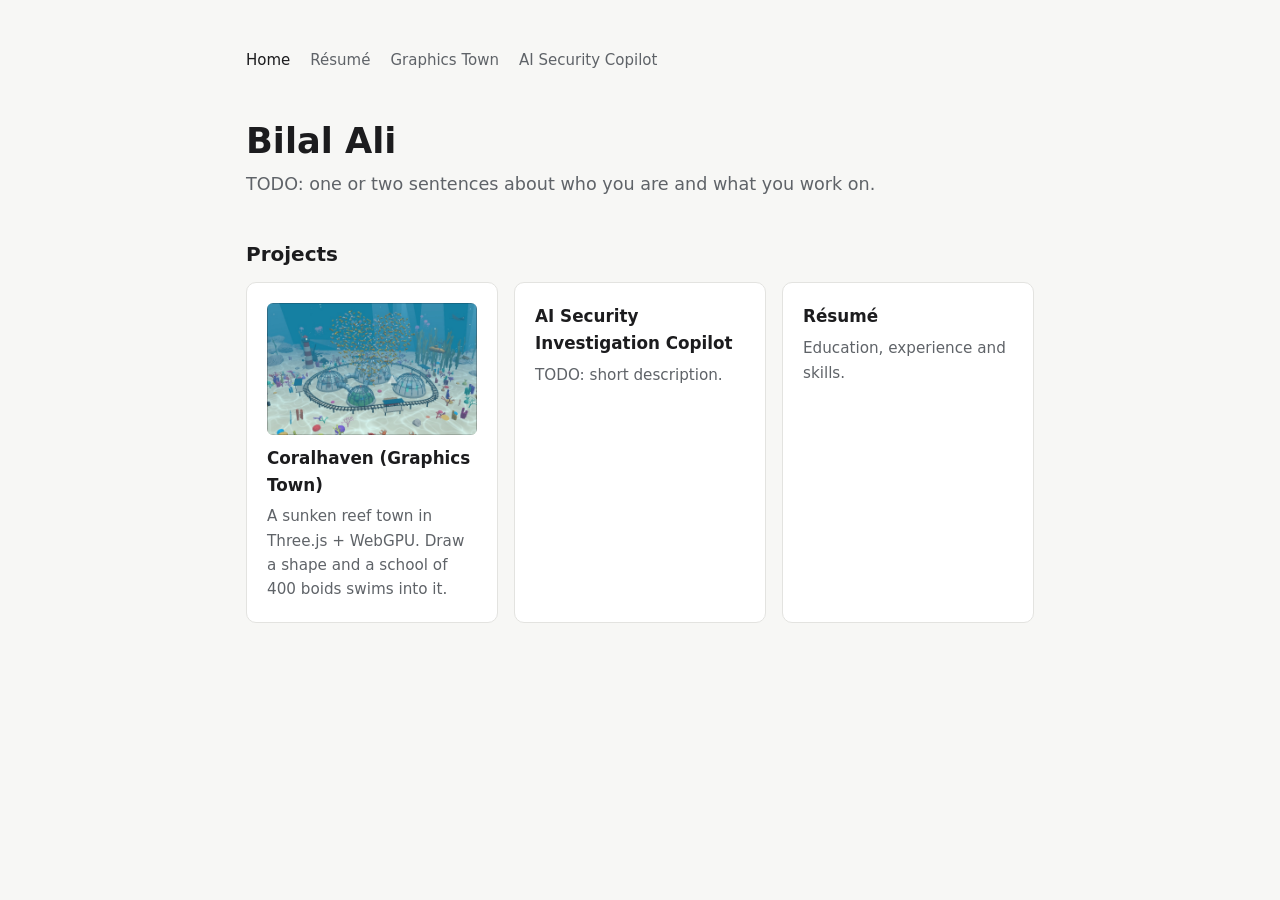
==== index.html @ 491c4b5e "Add personal site and Coralhaven Graphics Town (CS559 Project 7) - Site home page with sections for " ====
<!DOCTYPE html>
<html lang="en">
<head>
  <meta charset="utf-8" />
  <meta name="viewport" content="width=device-width, initial-scale=1" />
  <link rel="icon" href="data:," />
  <title>Bilal Ali</title>
  <link rel="stylesheet" href="assets/site.css" />
</head>
<body>
  <div class="wrap">
    <nav>
      <a href="./" aria-current="page">Home</a>
      <a href="resume/">Résumé</a>
      <a href="graphics-town/07-06-01.html">Graphics Town</a>
      <a href="ai-security-copilot/">AI Security Copilot</a>
    </nav>

    <h1>Bilal Ali</h1>
    <p class="lede">TODO: one or two sentences about who you are and what you work on.</p>

    <h2>Projects</h2>
    <div class="cards">
      <a class="card" href="graphics-town/07-06-01.html">
        <img src="assets/coralhaven.jpg" alt="Coralhaven: glass domes on the sea floor, a tram loop, and a school of fish swimming in a heart shape" style="width:100%;border-radius:6px;margin-bottom:10px;display:block">
        <h3>Coralhaven (Graphics Town)</h3>
        <p>A sunken reef town in Three.js + WebGPU. Draw a shape and a school of 400 boids swims into it.</p>
      </a>
      <a class="card" href="ai-security-copilot/">
        <h3>AI Security Investigation Copilot</h3>
        <p>TODO: short description.</p>
      </a>
      <a class="card" href="resume/">
        <h3>Résumé</h3>
        <p>Education, experience and skills.</p>
      </a>
    </div>
  </div>
</body>
</html>
---- assets/site.css ----
:root {
  --bg: #f7f7f5;
  --surface: #ffffff;
  --text: #1c1c1e;
  --muted: #5f6368;
  --border: #e3e3e0;
  --accent: #2f5bd3;
}

@media (prefers-color-scheme: dark) {
  :root {
    --bg: #141416;
    --surface: #1d1d20;
    --text: #ececee;
    --muted: #a0a0a8;
    --border: #2c2c31;
    --accent: #7fa2ff;
  }
}

* { box-sizing: border-box; }

body {
  margin: 0;
  background: var(--bg);
  color: var(--text);
  font: 16px/1.6 system-ui, -apple-system, "Segoe UI", sans-serif;
}

.wrap {
  max-width: 820px;
  margin: 0 auto;
  padding: 48px 16px 80px;
}

nav {
  display: flex;
  gap: 20px;
  flex-wrap: wrap;
  margin-bottom: 48px;
  font-size: 15px;
}

nav a { color: var(--muted); text-decoration: none; }
nav a:hover, nav a[aria-current="page"] { color: var(--text); }

h1 { font-size: 2.2rem; line-height: 1.2; margin: 0 0 8px; }
h2 { font-size: 1.25rem; margin: 40px 0 12px; }
.lede { color: var(--muted); font-size: 1.1rem; margin: 0 0 32px; }

a { color: var(--accent); }

.cards {
  display: grid;
  grid-template-columns: repeat(auto-fit, minmax(220px, 1fr));
  gap: 16px;
}

.card {
  display: block;
  background: var(--surface);
  border: 1px solid var(--border);
  border-radius: 10px;
  padding: 20px;
  color: inherit;
  text-decoration: none;
  transition: border-color 0.15s;
}

.card:hover { border-color: var(--accent); }
.card h3 { margin: 0 0 6px; font-size: 1.05rem; }
.card p { margin: 0; color: var(--muted); font-size: 0.95rem; }

.placeholder {
  border: 1px dashed var(--border);
  border-radius: 10px;
  padding: 20px;
  color: var(--muted);
}
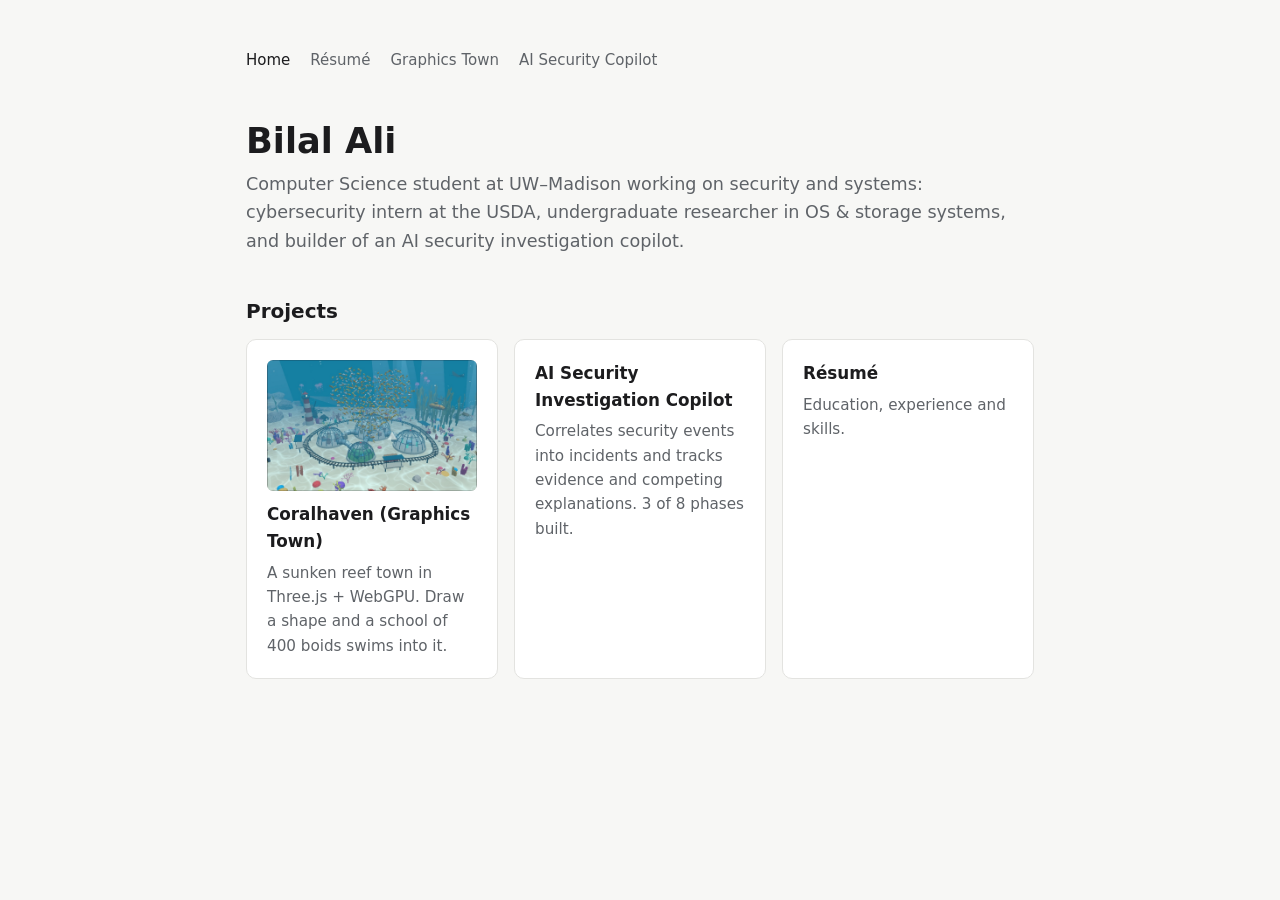
==== commit 4ec82abe: "Hub interiors, walkable corridors, Shark Frenzy, piloting, first-person walking, site pages Coralhav" ====
--- a/index.html
+++ b/index.html
@@ -17,7 +17,7 @@
     </nav>
 
     <h1>Bilal Ali</h1>
-    <p class="lede">TODO: one or two sentences about who you are and what you work on.</p>
+    <p class="lede">Computer Science student at UW–Madison working on security and systems: cybersecurity intern at the USDA, undergraduate researcher in OS &amp; storage systems, and builder of an AI security investigation copilot.</p>
 
     <h2>Projects</h2>
     <div class="cards">
@@ -28,7 +28,7 @@
       </a>
       <a class="card" href="ai-security-copilot/">
         <h3>AI Security Investigation Copilot</h3>
-        <p>TODO: short description.</p>
+        <p>Correlates security events into incidents and tracks evidence and competing explanations. 3 of 8 phases built.</p>
       </a>
       <a class="card" href="resume/">
         <h3>Résumé</h3>
--- a/assets/site.css
+++ b/assets/site.css
@@ -77,3 +77,38 @@
   padding: 20px;
   color: var(--muted);
 }
+
+/* résumé */
+.cv h2 { border-bottom: 1px solid var(--border); padding-bottom: 4px; }
+.cv .entry { margin: 0 0 18px; }
+.cv .entry-head { display: flex; justify-content: space-between; align-items: baseline; gap: 12px; flex-wrap: wrap; }
+.cv h3 { margin: 0; font-size: 1.02rem; }
+.cv .when { color: var(--muted); font-size: 0.92rem; white-space: nowrap; }
+.cv .where { color: var(--muted); font-style: italic; font-size: 0.95rem; }
+.cv ul { margin: 6px 0 0; padding-left: 20px; }
+.cv li { margin: 3px 0; }
+.cv p { margin: 6px 0 0; }
+.skills { display: grid; grid-template-columns: max-content 1fr; gap: 4px 16px; margin: 0; }
+.skills dt { font-weight: 600; }
+.skills dd { margin: 0; color: var(--muted); }
+@media (max-width: 560px) { .skills { grid-template-columns: 1fr; } .skills dd { margin-bottom: 6px; } }
+
+/* project pages */
+.meta-row { color: var(--muted); margin: -16px 0 28px; font-size: 0.95rem; }
+.pill { display: inline-block; padding: 2px 10px; margin: 0 6px 6px 0; border: 1px solid var(--border);
+  border-radius: 999px; background: var(--surface); font-size: 0.85rem; color: var(--text); }
+.steps { padding-left: 22px; }
+.steps li { margin: 6px 0; }
+.term { background: #0f1720; color: #d6e2ea; padding: 14px 16px; border-radius: 10px; overflow-x: auto;
+  font: 13px/1.55 ui-monospace, SFMono-Regular, Menlo, monospace; white-space: pre; }
+.term .cmd { color: #8fd18f; }
+.note { color: var(--muted); font-size: 0.95rem; }
+.phases { display: grid; gap: 6px; }
+.phase { display: flex; align-items: center; gap: 10px; padding: 8px 12px; border: 1px solid var(--border);
+  border-radius: 8px; background: var(--surface); color: var(--muted); }
+.phase span { flex: none; width: 24px; height: 24px; border-radius: 50%; display: grid; place-items: center;
+  font-size: 0.8rem; font-weight: 700; background: var(--border); color: var(--text); }
+.phase.done { color: var(--text); }
+.phase.done span { background: #2e8b57; color: #fff; }
+.phase.next { border-color: var(--accent); color: var(--text); }
+.phase.next span { background: var(--accent); color: #fff; }
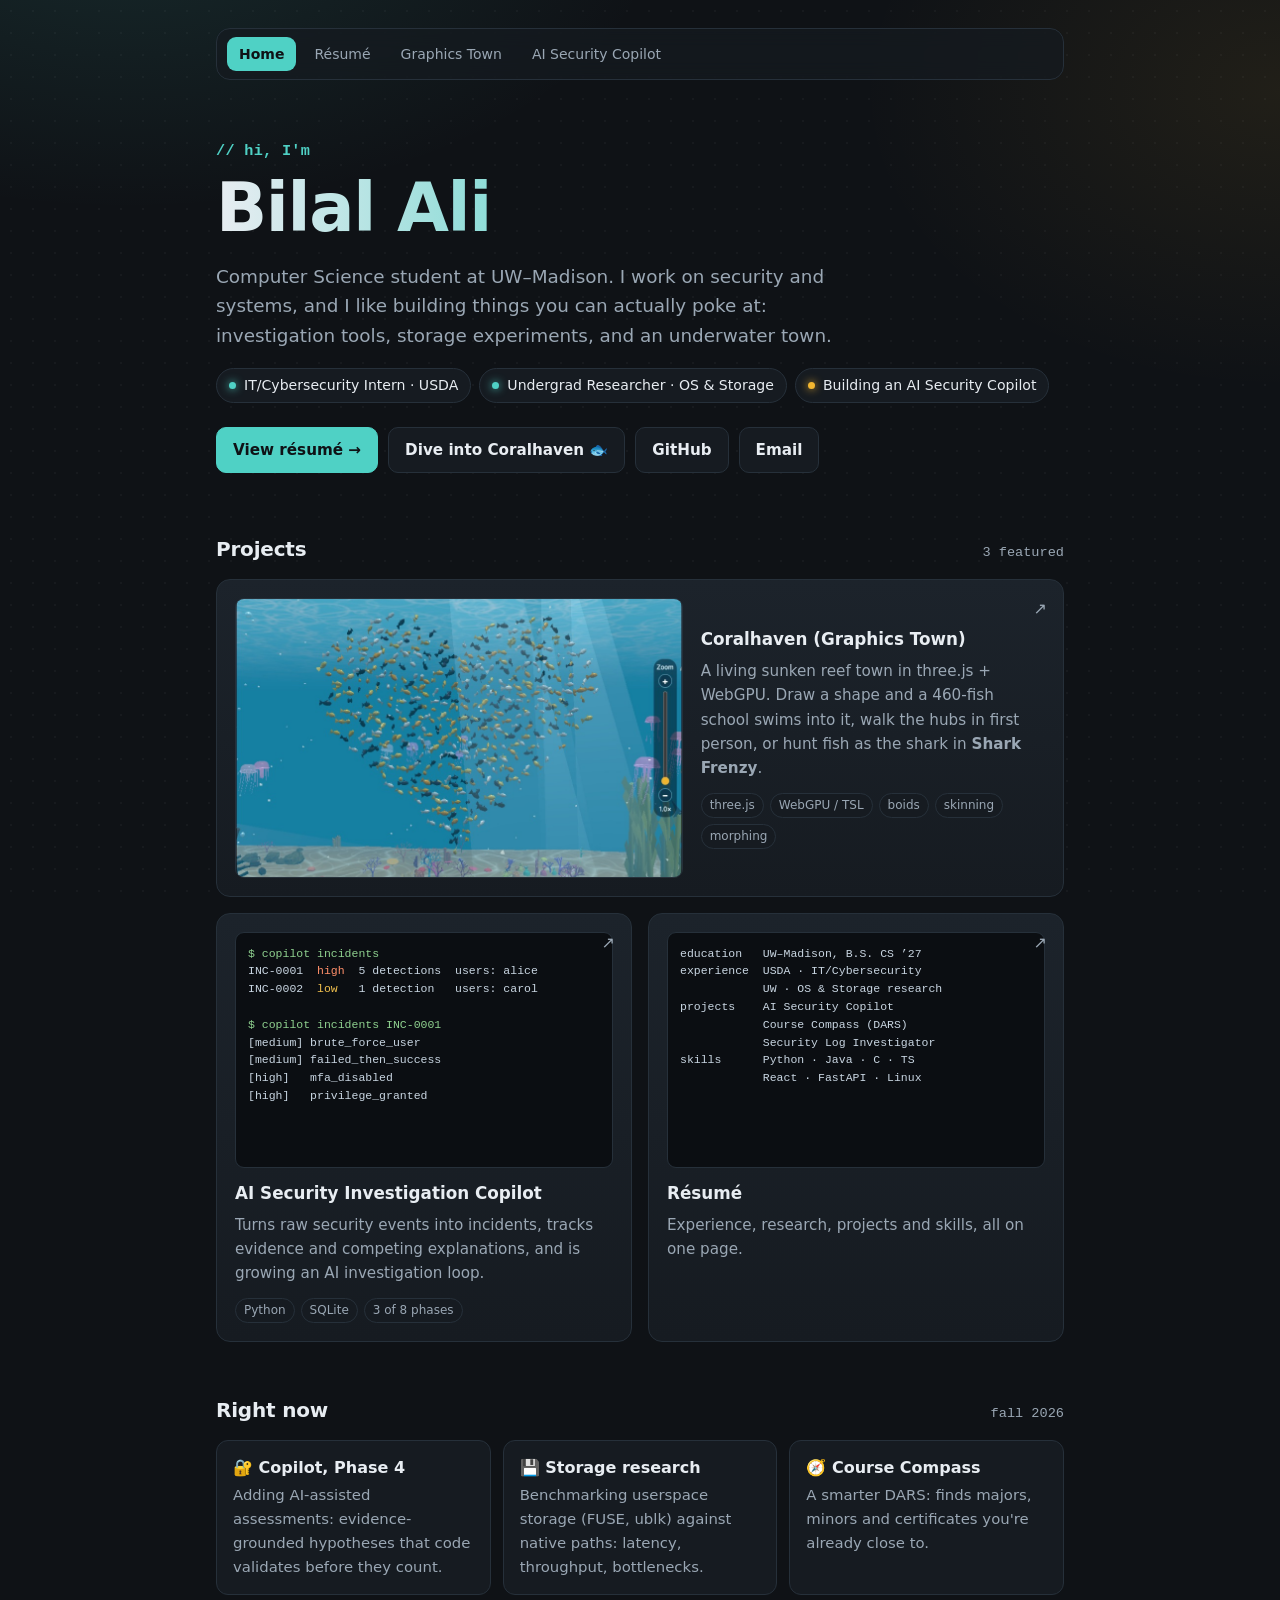
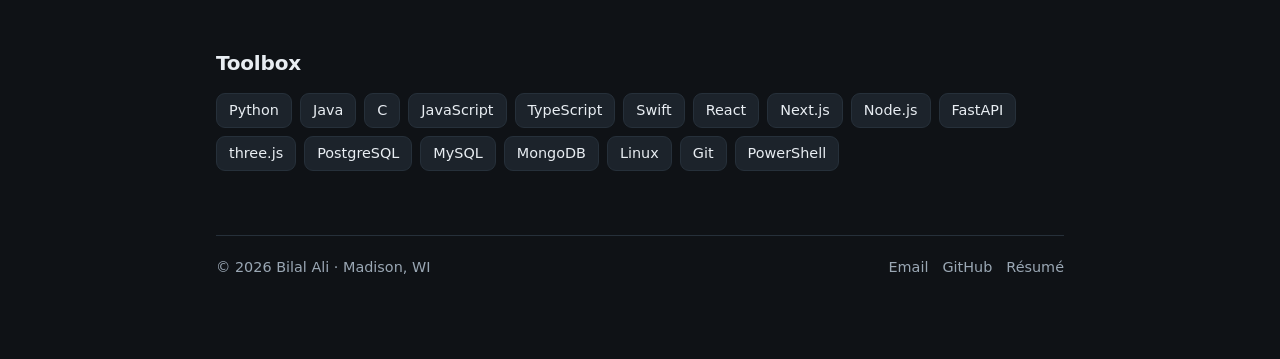
==== commit 098a89e2: "Redesign the home page: dark theme, hero, project cards, now and toolbox sections Co-Authored-By: Cl" ====
--- a/index.html
+++ b/index.html
@@ -5,6 +5,7 @@
   <meta name="viewport" content="width=device-width, initial-scale=1" />
   <link rel="icon" href="data:," />
   <title>Bilal Ali</title>
+  <meta name="description" content="Bilal Ali: Computer Science at UW–Madison, working on security and systems." />
   <link rel="stylesheet" href="assets/site.css" />
 </head>
 <body>
@@ -16,25 +17,95 @@
       <a href="ai-security-copilot/">AI Security Copilot</a>
     </nav>
 
-    <h1>Bilal Ali</h1>
-    <p class="lede">Computer Science student at UW–Madison working on security and systems: cybersecurity intern at the USDA, undergraduate researcher in OS &amp; storage systems, and builder of an AI security investigation copilot.</p>
+    <header class="hero">
+      <div class="bubbles" aria-hidden="true">
+        <span style="left:6%;  animation-duration:9s;  animation-delay:0s;   width:8px;  height:8px"></span>
+        <span style="left:18%; animation-duration:12s; animation-delay:3s"></span>
+        <span style="left:34%; animation-duration:10s; animation-delay:6s;   width:6px;  height:6px"></span>
+        <span style="left:52%; animation-duration:14s; animation-delay:1s;   width:14px; height:14px"></span>
+        <span style="left:68%; animation-duration:11s; animation-delay:4.5s"></span>
+        <span style="left:81%; animation-duration:13s; animation-delay:2s;   width:7px;  height:7px"></span>
+        <span style="left:93%; animation-duration:10s; animation-delay:7s;   width:12px; height:12px"></span>
+      </div>
+      <p class="hello">// hi, I'm</p>
+      <h1>Bilal Ali</h1>
+      <p class="lede">
+        Computer Science student at UW–Madison. I work on security and systems, and I like building
+        things you can actually poke at: investigation tools, storage experiments, and an underwater town.
+      </p>
+      <ul class="status">
+        <li>IT/Cybersecurity Intern · USDA</li>
+        <li>Undergrad Researcher · OS &amp; Storage</li>
+        <li class="amber">Building an AI Security Copilot</li>
+      </ul>
+      <div class="cta">
+        <a class="btn primary" href="resume/">View résumé →</a>
+        <a class="btn" href="graphics-town/07-06-01.html">Dive into Coralhaven 🐟</a>
+        <a class="btn" href="https://github.com/bilalx796">GitHub</a>
+        <a class="btn" href="mailto:bilalx796@gmail.com">Email</a>
+      </div>
+    </header>
 
-    <h2>Projects</h2>
+    <div class="section-title"><h2>Projects</h2><span>3 featured</span></div>
     <div class="cards">
-      <a class="card" href="graphics-town/07-06-01.html">
-        <img src="assets/coralhaven.jpg" alt="Coralhaven: glass domes on the sea floor, a tram loop, and a school of fish swimming in a heart shape" style="width:100%;border-radius:6px;margin-bottom:10px;display:block">
-        <h3>Coralhaven (Graphics Town)</h3>
-        <p>A sunken reef town in Three.js + WebGPU. Draw a shape and a school of 400 boids swims into it.</p>
+      <a class="card wide" href="graphics-town/07-06-01.html">
+        <img class="thumb" src="assets/coralhaven.jpg" alt="Coralhaven: four glass hubs on the sea floor joined by corridors, a tram loop, and a school of fish">
+        <div>
+          <span class="go">↗</span>
+          <h3>Coralhaven (Graphics Town)</h3>
+          <p>A living sunken reef town in three.js + WebGPU. Draw a shape and a 460-fish school swims into it,
+            walk the hubs in first person, or hunt fish as the shark in <b>Shark Frenzy</b>.</p>
+          <div class="tags"><span>three.js</span><span>WebGPU / TSL</span><span>boids</span><span>skinning</span><span>morphing</span></div>
+        </div>
       </a>
       <a class="card" href="ai-security-copilot/">
+        <div class="mini-term"><span class="c">$ copilot incidents</span>
+INC-0001  <span class="h">high</span>  5 detections  users: alice
+INC-0002  <span class="m">low</span>   1 detection   users: carol
+
+<span class="c">$ copilot incidents INC-0001</span>
+[medium] brute_force_user
+[medium] failed_then_success
+[high]   mfa_disabled
+[high]   privilege_granted</div>
+        <span class="go">↗</span>
         <h3>AI Security Investigation Copilot</h3>
-        <p>Correlates security events into incidents and tracks evidence and competing explanations. 3 of 8 phases built.</p>
+        <p>Turns raw security events into incidents, tracks evidence and competing explanations, and is growing an AI investigation loop.</p>
+        <div class="tags"><span>Python</span><span>SQLite</span><span>3 of 8 phases</span></div>
       </a>
       <a class="card" href="resume/">
+        <div class="mini-term">education   UW–Madison, B.S. CS ’27
+experience  USDA · IT/Cybersecurity
+            UW · OS &amp; Storage research
+projects    AI Security Copilot
+            Course Compass (DARS)
+            Security Log Investigator
+skills      Python · Java · C · TS
+            React · FastAPI · Linux</div>
+        <span class="go">↗</span>
         <h3>Résumé</h3>
-        <p>Education, experience and skills.</p>
+        <p>Experience, research, projects and skills, all on one page.</p>
       </a>
     </div>
+
+    <div class="section-title"><h2>Right now</h2><span>fall 2026</span></div>
+    <div class="now">
+      <div><b>🔐 Copilot, Phase 4</b><p>Adding AI-assisted assessments: evidence-grounded hypotheses that code validates before they count.</p></div>
+      <div><b>💾 Storage research</b><p>Benchmarking userspace storage (FUSE, ublk) against native paths: latency, throughput, bottlenecks.</p></div>
+      <div><b>🧭 Course Compass</b><p>A smarter DARS: finds majors, minors and certificates you're already close to.</p></div>
+    </div>
+
+    <div class="section-title"><h2>Toolbox</h2></div>
+    <div class="chips">
+      <span>Python</span><span>Java</span><span>C</span><span>JavaScript</span><span>TypeScript</span><span>Swift</span>
+      <span>React</span><span>Next.js</span><span>Node.js</span><span>FastAPI</span><span>three.js</span>
+      <span>PostgreSQL</span><span>MySQL</span><span>MongoDB</span><span>Linux</span><span>Git</span><span>PowerShell</span>
+    </div>
+
+    <footer class="site">
+      <span>© 2026 Bilal Ali · Madison, WI</span>
+      <span><a href="mailto:bilalx796@gmail.com">Email</a><a href="https://github.com/bilalx796">GitHub</a><a href="resume/">Résumé</a></span>
+    </footer>
   </div>
 </body>
 </html>
--- a/assets/site.css
+++ b/assets/site.css
@@ -1,73 +1,85 @@
+/* ---------- theme: soft dark, with teal and amber accents ---------- */
 :root {
-  --bg: #f7f7f5;
-  --surface: #ffffff;
-  --text: #1c1c1e;
-  --muted: #5f6368;
-  --border: #e3e3e0;
-  --accent: #2f5bd3;
-}
-
-@media (prefers-color-scheme: dark) {
-  :root {
-    --bg: #141416;
-    --surface: #1d1d20;
-    --text: #ececee;
-    --muted: #a0a0a8;
-    --border: #2c2c31;
-    --accent: #7fa2ff;
-  }
+  --bg: #0f1216;
+  --surface: #161b21;
+  --surface-2: #1c232b;
+  --text: #e8edf2;
+  --muted: #9aa7b4;
+  --border: #26303a;
+  --accent: #4fd1c5;
+  --accent-2: #f2b630;
+  --glow: rgba(79, 209, 197, 0.18);
 }
 
 * { box-sizing: border-box; }
+html { scroll-behavior: smooth; }
 
 body {
   margin: 0;
-  background: var(--bg);
   color: var(--text);
-  font: 16px/1.6 system-ui, -apple-system, "Segoe UI", sans-serif;
+  font: 16px/1.6 "Inter", system-ui, -apple-system, "Segoe UI", sans-serif;
+  background:
+    radial-gradient(900px 500px at 10% -10%, rgba(79, 209, 197, 0.12), transparent 60%),
+    radial-gradient(700px 500px at 100% 10%, rgba(242, 182, 48, 0.08), transparent 60%),
+    radial-gradient(rgba(255, 255, 255, 0.035) 1px, transparent 1px) 0 0 / 22px 22px,
+    var(--bg);
+  background-attachment: fixed;
+  min-height: 100vh;
 }
 
 .wrap {
-  max-width: 820px;
+  max-width: 880px;
   margin: 0 auto;
-  padding: 48px 16px 80px;
+  padding: 28px 16px 80px;
 }
 
+/* frosted, sticky navigation bar */
 nav {
+  position: sticky;
+  top: 12px;
+  z-index: 10;
   display: flex;
-  gap: 20px;
+  gap: 6px;
   flex-wrap: wrap;
-  margin-bottom: 48px;
-  font-size: 15px;
+  align-items: center;
+  margin: 0 0 44px;
+  padding: 8px 10px;
+  border: 1px solid var(--border);
+  border-radius: 14px;
+  background: rgba(22, 27, 33, 0.72);
+  backdrop-filter: blur(10px);
+  -webkit-backdrop-filter: blur(10px);
+  font-size: 14px;
 }
+nav a { color: var(--muted); text-decoration: none; padding: 6px 12px; border-radius: 9px; transition: background 0.15s, color 0.15s; }
+nav a:hover { color: var(--text); background: var(--surface-2); }
+nav a[aria-current="page"] { color: #0f1216; background: var(--accent); font-weight: 600; }
 
-nav a { color: var(--muted); text-decoration: none; }
-nav a:hover, nav a[aria-current="page"] { color: var(--text); }
-
-h1 { font-size: 2.2rem; line-height: 1.2; margin: 0 0 8px; }
-h2 { font-size: 1.25rem; margin: 40px 0 12px; }
+h1 { font-size: 2.3rem; line-height: 1.15; margin: 0 0 8px; letter-spacing: -0.02em; }
+h2 { font-size: 1.25rem; margin: 40px 0 12px; letter-spacing: -0.01em; }
 .lede { color: var(--muted); font-size: 1.1rem; margin: 0 0 32px; }
 
 a { color: var(--accent); }
+::selection { background: rgba(79, 209, 197, 0.35); }
 
 .cards {
   display: grid;
-  grid-template-columns: repeat(auto-fit, minmax(220px, 1fr));
+  grid-template-columns: repeat(auto-fit, minmax(300px, 1fr));
   gap: 16px;
 }
 
 .card {
   display: block;
-  background: var(--surface);
+  position: relative;
+  background: linear-gradient(180deg, var(--surface-2), var(--surface));
   border: 1px solid var(--border);
-  border-radius: 10px;
-  padding: 20px;
+  border-radius: 14px;
+  padding: 18px;
   color: inherit;
   text-decoration: none;
-  transition: border-color 0.15s;
+  transition: transform 0.2s, border-color 0.2s, box-shadow 0.2s;
 }
-
-.card:hover { border-color: var(--accent); }
+.card:hover { transform: translateY(-4px); border-color: rgba(79, 209, 197, 0.6); box-shadow: 0 12px 40px var(--glow); }
 .card h3 { margin: 0 0 6px; font-size: 1.05rem; }
 .card p { margin: 0; color: var(--muted); font-size: 0.95rem; }
 
@@ -112,3 +124,71 @@
 .phase.done span { background: #2e8b57; color: #fff; }
 .phase.next { border-color: var(--accent); color: var(--text); }
 .phase.next span { background: var(--accent); color: #fff; }
+
+/* ---------- home page ---------- */
+.hero { position: relative; padding: 18px 0 8px; overflow: hidden; }
+.hero .hello { color: var(--accent); font: 600 0.95rem ui-monospace, SFMono-Regular, Menlo, monospace; letter-spacing: 0.02em; margin: 0 0 10px; }
+.hero h1 {
+  font-size: clamp(2.6rem, 8vw, 4.2rem);
+  margin: 0 0 14px;
+  background: linear-gradient(90deg, #e8edf2 0%, var(--accent) 55%, var(--accent-2) 100%);
+  -webkit-background-clip: text;
+  background-clip: text;
+  color: transparent;
+}
+.hero .lede { max-width: 620px; font-size: 1.15rem; margin-bottom: 18px; }
+.status { display: flex; flex-wrap: wrap; gap: 8px; margin: 0 0 24px; padding: 0; list-style: none; }
+.status li { display: inline-flex; align-items: center; gap: 8px; padding: 5px 12px; border: 1px solid var(--border);
+  border-radius: 999px; background: var(--surface); font-size: 0.88rem; color: var(--text); }
+.status li::before { content: ""; width: 7px; height: 7px; border-radius: 50%; background: var(--accent); box-shadow: 0 0 8px var(--accent); }
+.status li.amber::before { background: var(--accent-2); box-shadow: 0 0 8px var(--accent-2); }
+.cta { display: flex; flex-wrap: wrap; gap: 10px; }
+.btn { display: inline-flex; align-items: center; gap: 8px; padding: 10px 16px; border-radius: 10px; font-weight: 600;
+  font-size: 0.95rem; text-decoration: none; border: 1px solid var(--border); color: var(--text); background: var(--surface);
+  transition: transform 0.15s, border-color 0.15s, background 0.15s; }
+.btn:hover { transform: translateY(-2px); border-color: var(--accent); }
+.btn.primary { background: var(--accent); color: #0f1216; border-color: var(--accent); }
+.btn.primary:hover { background: #6ee0d5; }
+
+/* rising bubbles behind the hero (a nod to Coralhaven) */
+.bubbles { position: absolute; inset: 0; pointer-events: none; z-index: -1; }
+.bubbles span { position: absolute; bottom: -20px; width: 10px; height: 10px; border-radius: 50%;
+  border: 1px solid rgba(79, 209, 197, 0.45); background: rgba(79, 209, 197, 0.06); animation: rise linear infinite; }
+@keyframes rise {
+  from { transform: translate(0, 0); opacity: 0; }
+  15% { opacity: 1; }
+  to { transform: translate(18px, -420px); opacity: 0; }
+}
+@media (prefers-reduced-motion: reduce) { .bubbles { display: none; } .card, .btn { transition: none; } }
+
+.section-title { display: flex; align-items: baseline; justify-content: space-between; gap: 12px; margin: 52px 0 14px; }
+.section-title h2 { margin: 0; }
+.section-title span { color: var(--muted); font: 0.85rem ui-monospace, SFMono-Regular, Menlo, monospace; }
+
+.card .thumb { display: block; width: 100%; aspect-ratio: 16 / 10; object-fit: cover; border-radius: 9px; margin-bottom: 12px;
+  border: 1px solid var(--border); }
+.card .mini-term { margin: 0 0 12px; padding: 12px; border-radius: 9px; background: #0b0e12; border: 1px solid var(--border);
+  font: 11.5px/1.55 ui-monospace, SFMono-Regular, Menlo, monospace; color: #c9d6e2; aspect-ratio: 16 / 10; overflow: hidden; white-space: pre; }
+.card .mini-term .c { color: #8fd18f; }
+.card .mini-term .h { color: #ff8f6a; }
+.card .mini-term .m { color: #f2c14e; }
+.card .tags { display: flex; flex-wrap: wrap; gap: 6px; margin-top: 12px; }
+.card .tags span { font-size: 0.75rem; padding: 2px 8px; border-radius: 999px; background: var(--surface); border: 1px solid var(--border); color: var(--muted); }
+.card .go { position: absolute; top: 16px; right: 16px; color: var(--muted); transition: color 0.2s, transform 0.2s; }
+.card:hover .go { color: var(--accent); transform: translate(2px, -2px); }
+.card.wide { grid-column: 1 / -1; display: grid; grid-template-columns: 1.3fr 1fr; gap: 18px; align-items: center; }
+.card.wide .thumb { margin: 0; }
+@media (max-width: 640px) { .card.wide { grid-template-columns: 1fr; } }
+
+.now { display: grid; grid-template-columns: repeat(auto-fit, minmax(240px, 1fr)); gap: 12px; }
+.now div { padding: 14px 16px; border-radius: 12px; border: 1px solid var(--border); background: var(--surface); }
+.now b { display: block; margin-bottom: 4px; }
+.now p { margin: 0; color: var(--muted); font-size: 0.93rem; }
+
+.chips { display: flex; flex-wrap: wrap; gap: 8px; }
+.chips span { padding: 5px 12px; border-radius: 9px; background: var(--surface-2); border: 1px solid var(--border); font-size: 0.9rem; }
+
+footer.site { margin-top: 64px; padding-top: 20px; border-top: 1px solid var(--border); color: var(--muted); font-size: 0.9rem;
+  display: flex; flex-wrap: wrap; justify-content: space-between; gap: 10px; }
+footer.site a { color: var(--muted); text-decoration: none; margin-left: 14px; }
+footer.site a:hover { color: var(--accent); }
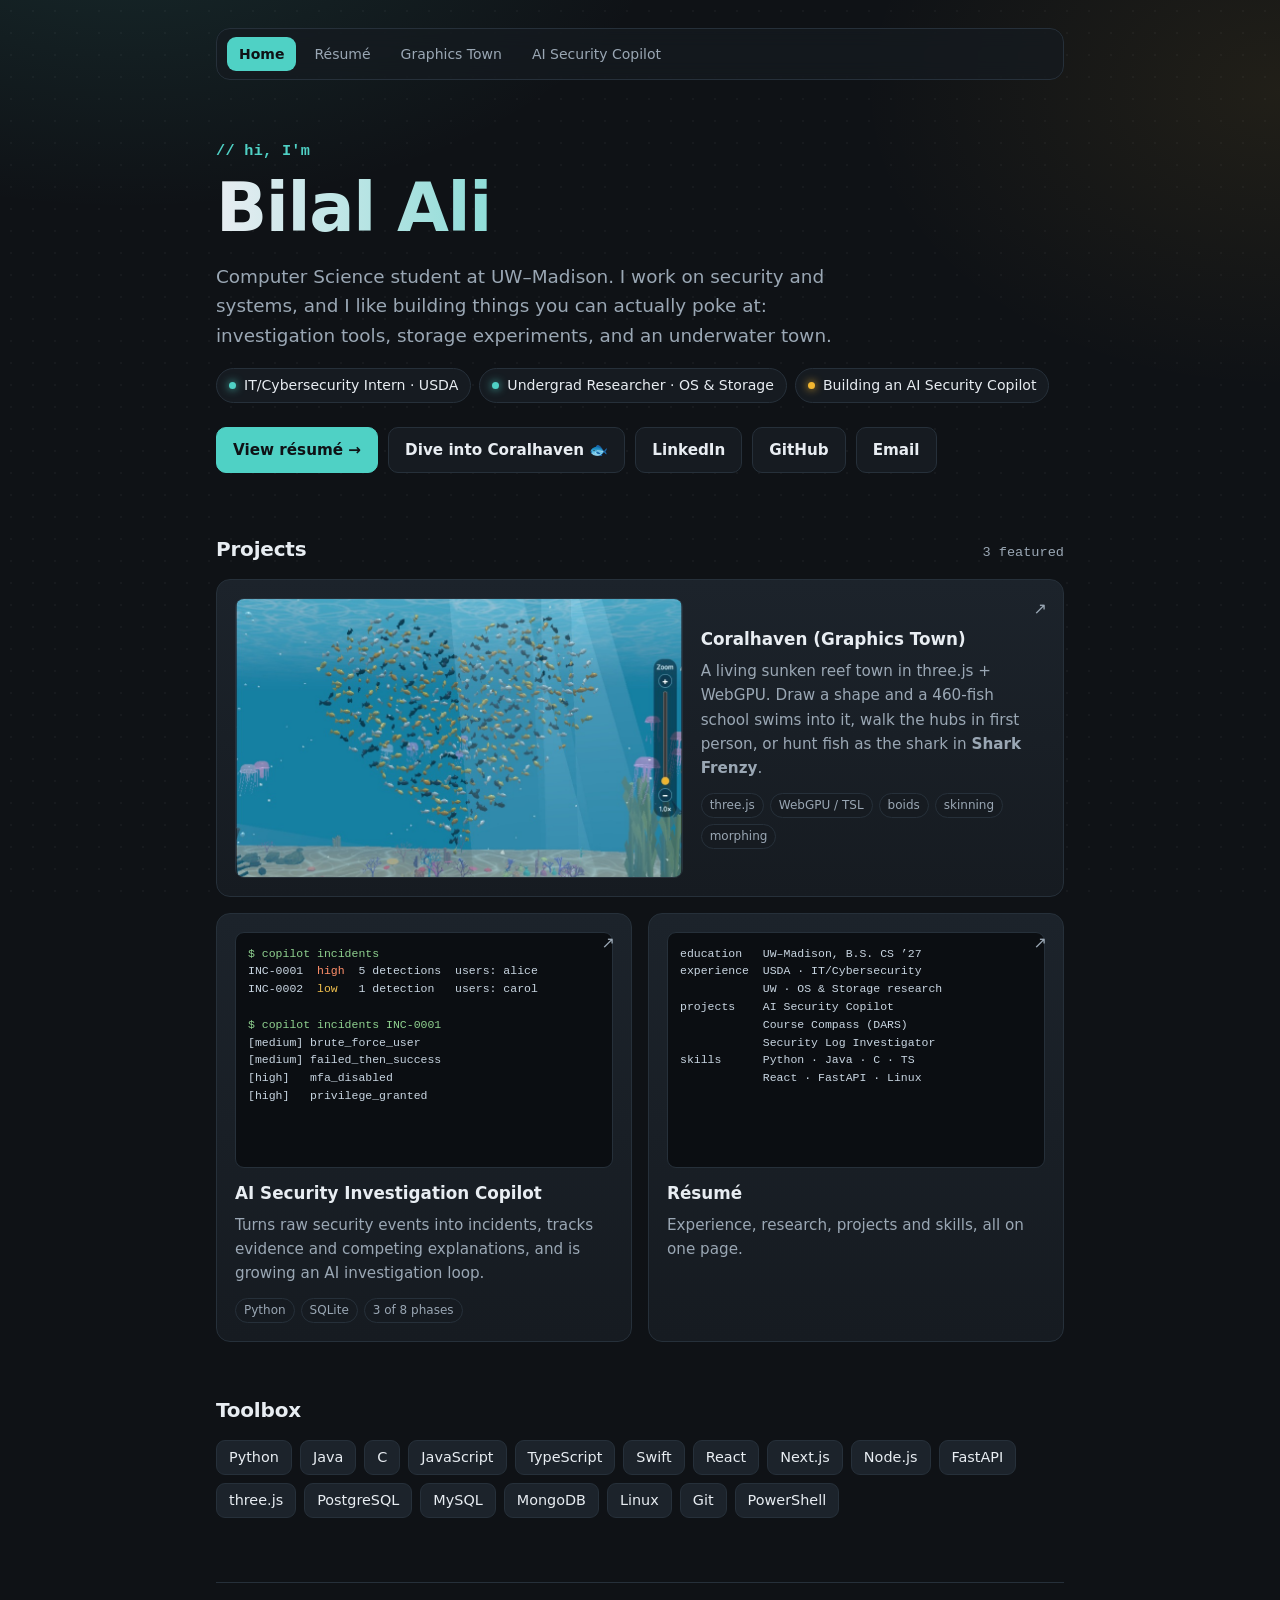
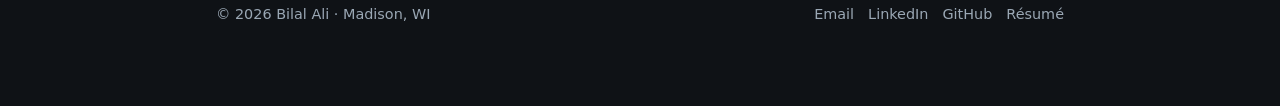
==== commit 1032c037: "Redesign the résumé page, add LinkedIn, drop the Right now section Co-Authored-By: Claude Opus 5.5 <" ====
--- a/index.html
+++ b/index.html
@@ -41,6 +41,7 @@
       <div class="cta">
         <a class="btn primary" href="resume/">View résumé →</a>
         <a class="btn" href="graphics-town/07-06-01.html">Dive into Coralhaven 🐟</a>
+        <a class="btn" href="https://www.linkedin.com/in/bilal-ali-9739433ab">LinkedIn</a>
         <a class="btn" href="https://github.com/bilalx796">GitHub</a>
         <a class="btn" href="mailto:bilalx796@gmail.com">Email</a>
       </div>
@@ -88,13 +89,6 @@
       </a>
     </div>
 
-    <div class="section-title"><h2>Right now</h2><span>fall 2026</span></div>
-    <div class="now">
-      <div><b>🔐 Copilot, Phase 4</b><p>Adding AI-assisted assessments: evidence-grounded hypotheses that code validates before they count.</p></div>
-      <div><b>💾 Storage research</b><p>Benchmarking userspace storage (FUSE, ublk) against native paths: latency, throughput, bottlenecks.</p></div>
-      <div><b>🧭 Course Compass</b><p>A smarter DARS: finds majors, minors and certificates you're already close to.</p></div>
-    </div>
-
     <div class="section-title"><h2>Toolbox</h2></div>
     <div class="chips">
       <span>Python</span><span>Java</span><span>C</span><span>JavaScript</span><span>TypeScript</span><span>Swift</span>
@@ -104,7 +98,7 @@
 
     <footer class="site">
       <span>© 2026 Bilal Ali · Madison, WI</span>
-      <span><a href="mailto:bilalx796@gmail.com">Email</a><a href="https://github.com/bilalx796">GitHub</a><a href="resume/">Résumé</a></span>
+      <span><a href="mailto:bilalx796@gmail.com">Email</a><a href="https://www.linkedin.com/in/bilal-ali-9739433ab">LinkedIn</a><a href="https://github.com/bilalx796">GitHub</a><a href="resume/">Résumé</a></span>
     </footer>
   </div>
 </body>
--- a/assets/site.css
+++ b/assets/site.css
@@ -192,3 +192,57 @@
   display: flex; flex-wrap: wrap; justify-content: space-between; gap: 10px; }
 footer.site a { color: var(--muted); text-decoration: none; margin-left: 14px; }
 footer.site a:hover { color: var(--accent); }
+
+/* ---------- résumé page ---------- */
+.hello { color: var(--accent); font: 600 0.95rem ui-monospace, SFMono-Regular, Menlo, monospace; margin: 0 0 8px; }
+.grad {
+  font-size: clamp(2.4rem, 7vw, 3.4rem);
+  background: linear-gradient(90deg, #e8edf2 0%, var(--accent) 60%, var(--accent-2) 100%);
+  -webkit-background-clip: text; background-clip: text; color: transparent;
+}
+.cv-head { display: flex; flex-direction: column; gap: 18px; padding-bottom: 8px; }
+.cv-sub { color: var(--muted); margin: 0; font-size: 1.05rem; }
+button.btn { cursor: pointer; font-family: inherit; }
+.cv-title { display: flex; align-items: center; gap: 12px; margin: 48px 0 16px; font-size: 1.3rem; border: 0; padding: 0; }
+.cv-title span { font: 600 0.8rem ui-monospace, SFMono-Regular, Menlo, monospace; color: var(--accent);
+  padding: 3px 8px; border: 1px solid rgba(79, 209, 197, 0.4); border-radius: 7px; background: rgba(79, 209, 197, 0.08); }
+.cv-title::after { content: ""; flex: 1; height: 1px; background: linear-gradient(90deg, var(--border), transparent); }
+.cv .when { color: var(--accent-2); font: 0.82rem ui-monospace, SFMono-Regular, Menlo, monospace; padding: 2px 8px;
+  border-radius: 6px; background: rgba(242, 182, 48, 0.08); border: 1px solid rgba(242, 182, 48, 0.25); }
+.cv .label { margin: 12px 0 6px; color: var(--muted); font-size: 0.78rem; text-transform: uppercase; letter-spacing: 0.06em; }
+.edu-card, .proj { padding: 18px 20px; border-radius: 14px; border: 1px solid var(--border);
+  background: linear-gradient(180deg, var(--surface-2), var(--surface)); }
+.edu-card { border-left: 3px solid var(--accent); }
+.chips.small span { font-size: 0.82rem; padding: 3px 10px; }
+
+/* experience timeline: a line down the left with a glowing dot per job */
+.timeline { position: relative; padding-left: 26px; }
+.timeline::before { content: ""; position: absolute; left: 6px; top: 6px; bottom: 6px; width: 2px;
+  background: linear-gradient(180deg, var(--accent), rgba(79, 209, 197, 0.1)); border-radius: 2px; }
+.timeline .entry { position: relative; margin: 0 0 24px; }
+.timeline .entry::before { content: ""; position: absolute; left: -26px; top: 6px; width: 14px; height: 14px; border-radius: 50%;
+  background: var(--bg); border: 3px solid var(--accent); box-shadow: 0 0 12px var(--glow); }
+
+.proj-grid { display: grid; gap: 14px; }
+.proj { transition: border-color 0.2s, transform 0.2s; }
+.proj:hover { border-color: rgba(79, 209, 197, 0.5); transform: translateX(3px); }
+.proj h3 a { color: var(--text); text-decoration: none; }
+.proj h3 a:hover { color: var(--accent); }
+.proj .tags { display: flex; flex-wrap: wrap; gap: 6px; margin: 8px 0 4px; }
+.proj .tags span { font-size: 0.75rem; padding: 2px 8px; border-radius: 999px; background: rgba(79, 209, 197, 0.08);
+  border: 1px solid rgba(79, 209, 197, 0.3); color: var(--accent); }
+.skill-groups { display: grid; grid-template-columns: repeat(auto-fit, minmax(240px, 1fr)); gap: 6px 18px; }
+.skill-groups .label { margin-top: 4px; }
+
+/* printing / "Save as PDF": plain black on white, no navigation or buttons */
+@media print {
+  body { background: #fff !important; color: #000; font-size: 11pt; }
+  nav, .cta, footer.site { display: none !important; }
+  .wrap { padding: 0; max-width: none; }
+  .grad { color: #000; background: none; -webkit-text-fill-color: #000; }
+  .edu-card, .proj { background: none; border: 1px solid #ccc; break-inside: avoid; }
+  .cv .when, .proj .tags span, .cv-title span, .chips span { color: #000; background: none; border-color: #999; }
+  .timeline::before, .timeline .entry::before { box-shadow: none; }
+  .cv-sub, .where, .cv .label, .hello { color: #333; }
+  a, .proj h3 a { color: #000 !important; }
+}
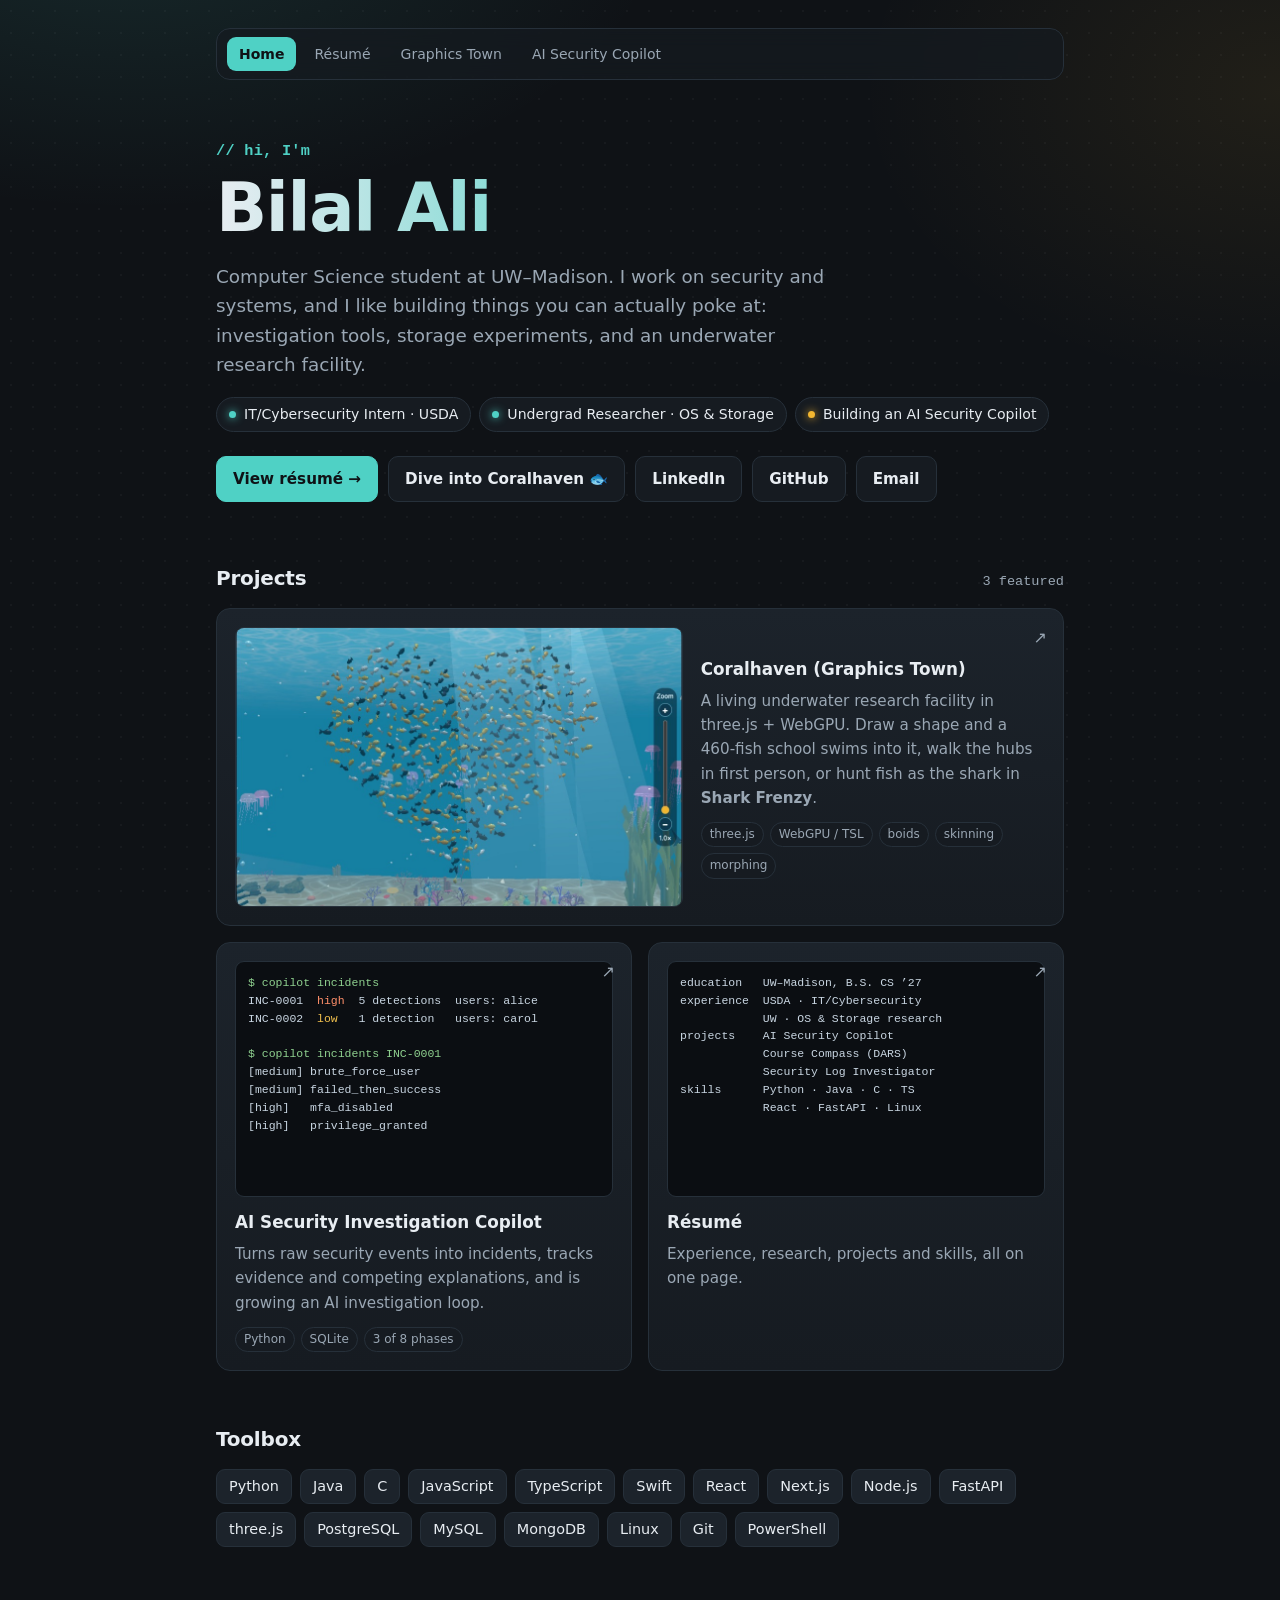
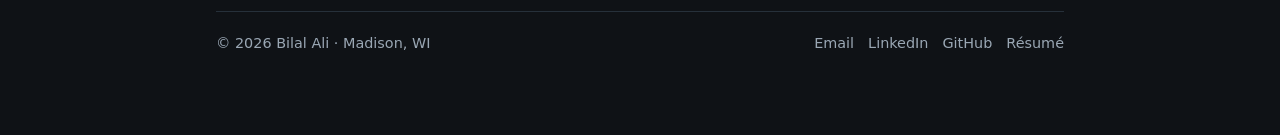
==== commit 4beb04e8: "Call Coralhaven an underwater research facility, not a town" ====
--- a/index.html
+++ b/index.html
@@ -31,7 +31,7 @@
       <h1>Bilal Ali</h1>
       <p class="lede">
         Computer Science student at UW–Madison. I work on security and systems, and I like building
-        things you can actually poke at: investigation tools, storage experiments, and an underwater town.
+        things you can actually poke at: investigation tools, storage experiments, and an underwater research facility.
       </p>
       <ul class="status">
         <li>IT/Cybersecurity Intern · USDA</li>
@@ -54,7 +54,7 @@
         <div>
           <span class="go">↗</span>
           <h3>Coralhaven (Graphics Town)</h3>
-          <p>A living sunken reef town in three.js + WebGPU. Draw a shape and a 460-fish school swims into it,
+          <p>A living underwater research facility in three.js + WebGPU. Draw a shape and a 460-fish school swims into it,
             walk the hubs in first person, or hunt fish as the shark in <b>Shark Frenzy</b>.</p>
           <div class="tags"><span>three.js</span><span>WebGPU / TSL</span><span>boids</span><span>skinning</span><span>morphing</span></div>
         </div>
--- a/assets/site.css
+++ b/assets/site.css
@@ -246,3 +246,52 @@
   .cv-sub, .where, .cv .label, .hello { color: #333; }
   a, .proj h3 a { color: #000 !important; }
 }
+
+/* ---------- copilot page ---------- */
+.proj-lede { max-width: 680px; line-height: 1.6; margin-top: 4px; }
+.stats { display: grid; grid-template-columns: repeat(auto-fit, minmax(140px, 1fr)); gap: 10px; }
+.stats div { padding: 12px 14px; border-radius: 12px; border: 1px solid var(--border); background: var(--surface); }
+.stats b { display: block; font-size: 1.35rem; color: var(--accent); letter-spacing: -0.01em; }
+.stats span { color: var(--muted); font-size: 0.85rem; }
+
+.compare { display: grid; grid-template-columns: repeat(auto-fit, minmax(280px, 1fr)); gap: 12px; }
+.compare > div { padding: 16px 18px; border-radius: 14px; border: 1px solid var(--border); background: var(--surface); }
+.compare ul { margin: 0; padding-left: 18px; }
+.compare li { margin: 6px 0; }
+.compare .before { opacity: 0.8; }
+.compare .before .label { color: #ff8f6a; }
+.compare .after { border-color: rgba(79, 209, 197, 0.5); background: linear-gradient(180deg, rgba(79, 209, 197, 0.08), var(--surface)); }
+.compare .after .label { color: var(--accent); }
+.compare .label { margin: 0 0 6px; font-size: 0.78rem; text-transform: uppercase; letter-spacing: 0.06em; }
+
+.pipeline { display: grid; grid-template-columns: repeat(auto-fit, minmax(240px, 1fr)); gap: 12px; counter-reset: step; }
+.step { position: relative; padding: 14px 16px 14px 16px; border-radius: 14px; border: 1px solid var(--border); background: var(--surface); }
+.step i { font-style: normal; font-size: 1.3rem; }
+.step b { display: block; margin: 4px 0 2px; }
+.step p { margin: 0; color: var(--muted); font-size: 0.9rem; }
+.step::after { counter-increment: step; content: counter(step, decimal-leading-zero); position: absolute; top: 12px; right: 14px;
+  font: 0.75rem ui-monospace, SFMono-Regular, Menlo, monospace; color: var(--muted); }
+.step.done { border-color: rgba(79, 209, 197, 0.35); }
+.step.next { border-style: dashed; border-color: var(--accent-2); }
+.step.next::after { content: "next"; color: var(--accent-2); }
+
+.window { border-radius: 12px; overflow: hidden; border: 1px solid var(--border); box-shadow: 0 16px 50px rgba(0, 0, 0, 0.35); }
+.window-bar { display: flex; align-items: center; gap: 7px; padding: 9px 12px; background: #1a2027; border-bottom: 1px solid var(--border); }
+.window-bar span { width: 11px; height: 11px; border-radius: 50%; background: #ff5f57; }
+.window-bar span:nth-child(2) { background: #febc2e; }
+.window-bar span:nth-child(3) { background: #28c840; }
+.window-bar em { margin-left: 8px; font: 0.78rem ui-monospace, SFMono-Regular, Menlo, monospace; color: var(--muted); font-style: normal; }
+.window .term { margin: 0; border-radius: 0; }
+.term .sev-h { color: #ff8f6a; }
+.term .sev-m { color: #f2c14e; }
+.term .sev-l { color: #7fd6ff; }
+
+.progress { height: 10px; border-radius: 999px; background: var(--surface-2); border: 1px solid var(--border); overflow: hidden; margin: 4px 0 10px; }
+.progress div { height: 100%; border-radius: 999px; background: linear-gradient(90deg, var(--accent), var(--accent-2)); box-shadow: 0 0 14px var(--glow); }
+.phase-grid { display: grid; grid-template-columns: repeat(auto-fit, minmax(280px, 1fr)); gap: 8px; }
+
+.principles { display: grid; grid-template-columns: repeat(auto-fit, minmax(240px, 1fr)); gap: 12px; }
+.principles div { padding: 14px 16px; border-radius: 14px; border: 1px solid var(--border); background: linear-gradient(180deg, var(--surface-2), var(--surface)); }
+.principles i { font-style: normal; font-size: 1.3rem; }
+.principles b { display: block; margin: 4px 0 2px; }
+.principles p { margin: 0; color: var(--muted); font-size: 0.9rem; }
